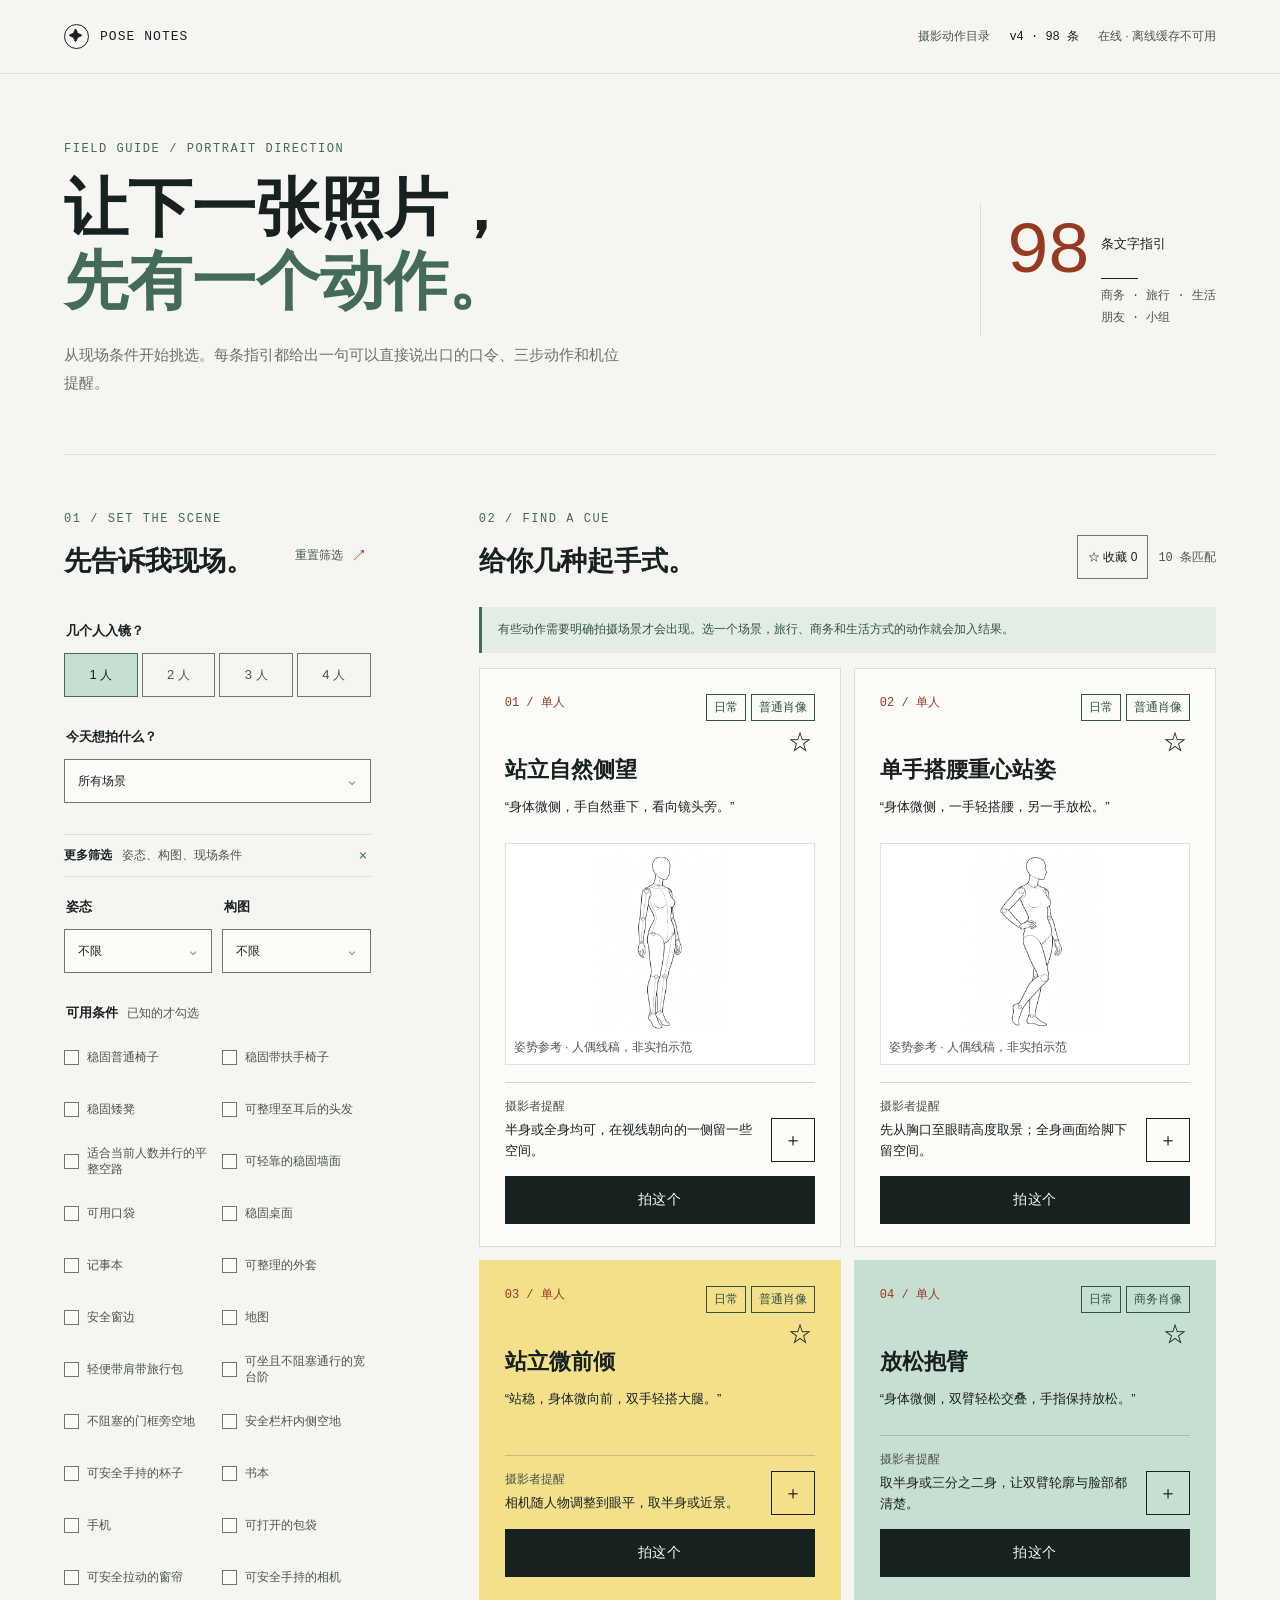
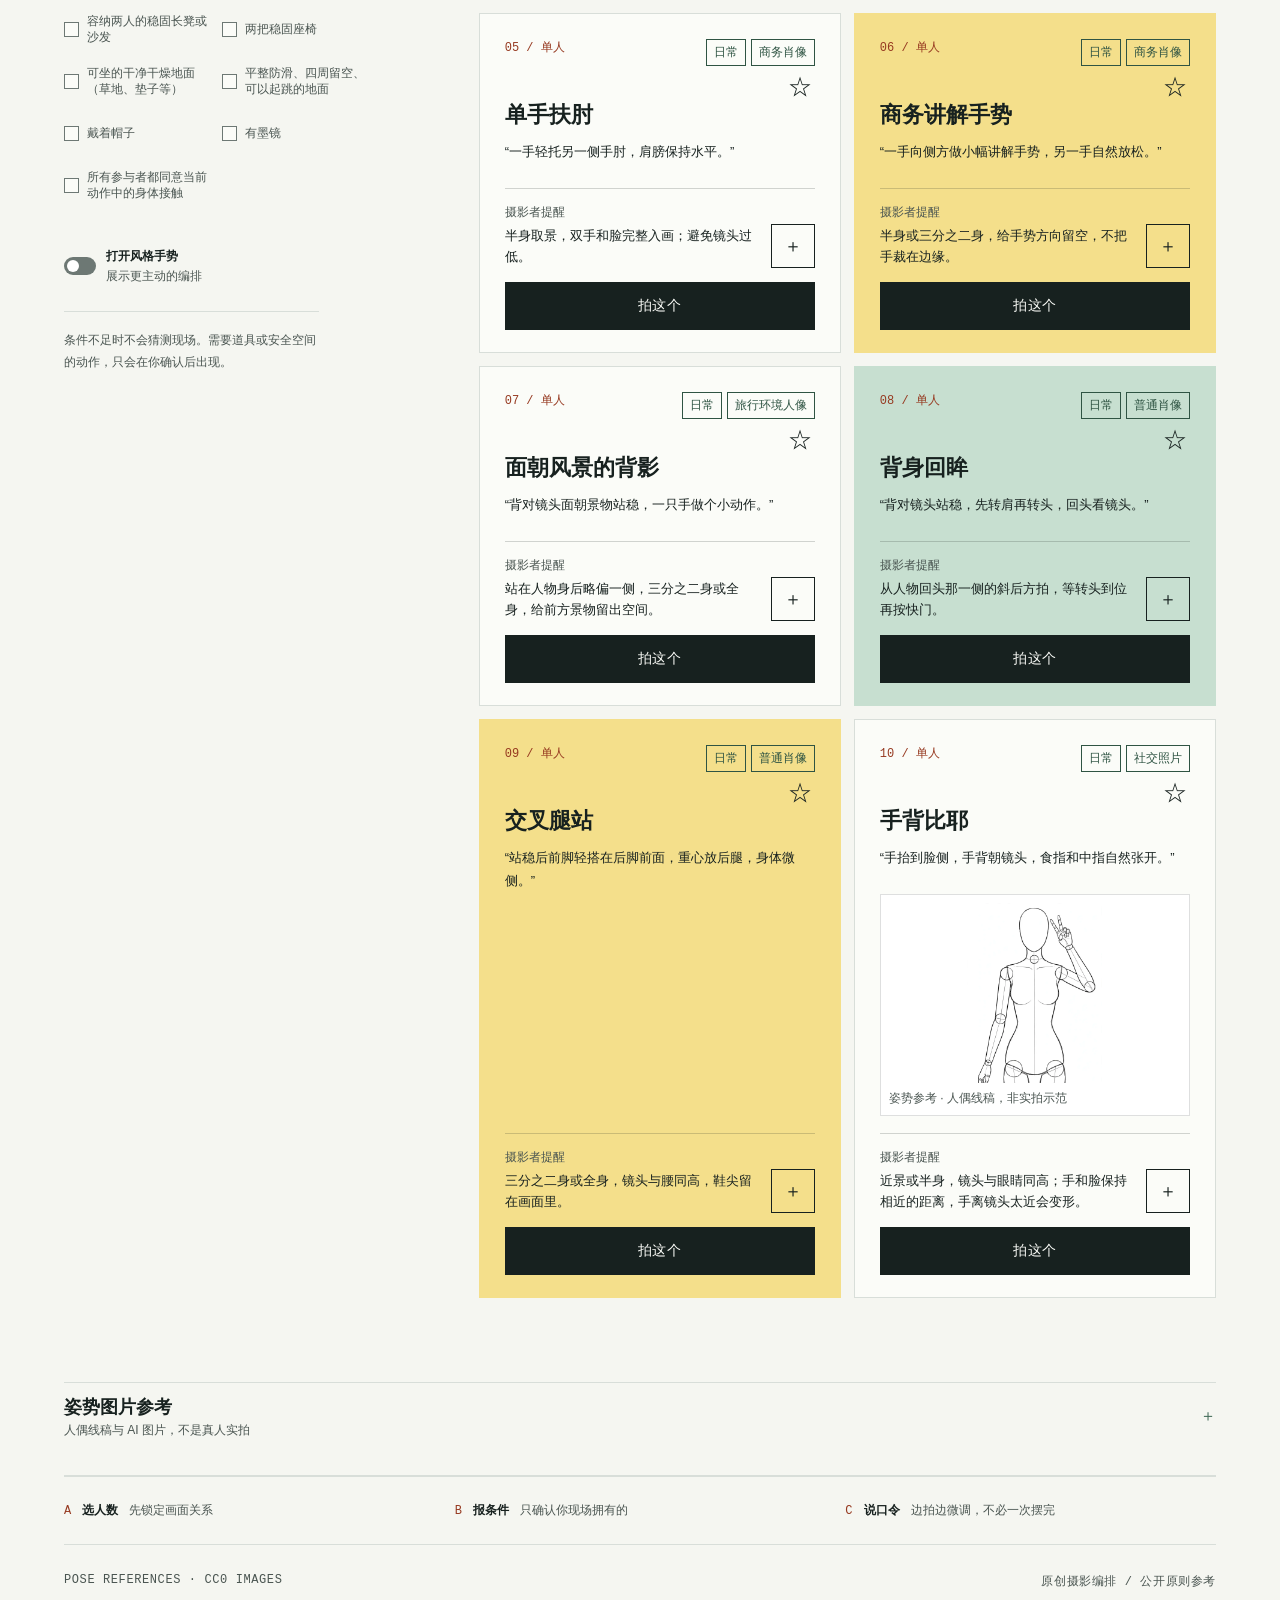
==== photo-pose-app/index.html @ 26a1717c "Publish camera settings" ====
<!doctype html>
<html lang="zh-CN">
  <head>
    <meta charset="UTF-8" />
    <meta name="viewport" content="width=device-width, initial-scale=1" />
    <meta name="theme-color" content="#17211f" />
    <meta name="description" content="按人数、场景和现场条件筛选摄影动作口令与三步指导。" />
    <title>Pose Notes | 摄影动作目录</title>
    <link rel="stylesheet" href="./style.css" />
  </head>
  <body>
    <header class="topbar">
      <a class="brand" href="./" aria-label="Pose Notes 首页">
        <span class="brand-mark" aria-hidden="true">✦</span>
        <span>POSE NOTES</span>
      </a>
      <div class="topbar-meta">
          <span>摄影动作目录</span>
          <span class="version" id="catalog-version">v— · — 条</span>
          <span id="network-status" role="status" aria-live="polite">在线</span>
      </div>
    </header>

    <div class="update-banner" id="update-banner" role="status" hidden>
      <span id="update-text">有新版本可用，刷新后使用。</span>
      <button type="button" id="update-button">刷新到新版本</button>
    </div>

    <main>
      <section class="intro" aria-labelledby="page-title">
        <div class="intro-copy">
          <p class="eyebrow">FIELD GUIDE / PORTRAIT DIRECTION</p>
          <h1 id="page-title">让下一张照片，<br /><em>先有一个动作。</em></h1>
          <p class="lede">从现场条件开始挑选。每条指引都给出一句可以直接说出口的口令、三步动作和机位提醒。</p>
        </div>
        <div class="intro-note" aria-label="目录统计">
          <span class="intro-note-number" id="catalog-count">—</span>
          <span class="intro-note-label">条文字指引</span>
          <span class="intro-note-rule"></span>
          <span class="intro-note-small">商务 · 旅行 · 生活<br />朋友 · 小组</span>
        </div>
      </section>

      <dialog id="gallery-viewer" class="gallery-viewer" aria-labelledby="viewer-title">
        <div class="viewer-toolbar">
          <strong id="viewer-title">姿势参考</strong>
          <button id="viewer-close" type="button" aria-label="关闭大图">关闭</button>
        </div>
        <img id="viewer-image" alt="" />
        <p id="viewer-error" role="status" hidden>图片加载失败，请检查连接或切换视角。 <button id="viewer-retry" type="button">重试图片</button></p>
        <div class="viewer-controls">
          <span id="viewer-caption"></span>
          <label>视角 <select id="viewer-angle" aria-label="大图视角"></select></label>
        </div>
        <p id="viewer-note">AI 图片为姿势示意；同组图片的动作细节可能不同。</p>
      </dialog>
      <dialog id="shoot-dialog" class="shoot-dialog" aria-labelledby="shoot-title" data-phase="idle">
        <div class="shoot-bar">
          <strong id="shoot-title">拍摄</strong>
          <button id="shoot-grid-toggle" type="button" aria-pressed="false" aria-label="显示九宫格">网格</button>
          <button id="shoot-timer" type="button" aria-label="自拍定时：关闭">定时</button>
          <button id="shoot-close" type="button" aria-label="关闭相机">关闭</button>
        </div>
        <div class="shoot-stage" id="shoot-stage" data-ref="corner" data-facing="environment">
          <video id="shoot-video" autoplay muted playsinline aria-label="相机取景画面"></video>
          <img id="shoot-result" alt="刚拍的照片，尚未保存" hidden />
          <img id="shoot-ref" class="shoot-ref" alt="" hidden />
          <div id="shoot-grid" class="shoot-grid" aria-hidden="true" hidden><span></span><span></span><span></span><span></span></div>
          <p id="shoot-countdown" class="shoot-countdown" aria-hidden="true" hidden></p>
          <p id="shoot-cue" class="shoot-cue"></p>
        </div>
        <p id="shoot-message" class="shoot-message" role="status" aria-live="polite" hidden></p>
        <div id="shoot-live-controls" class="shoot-controls">
          <button id="shoot-ref-toggle" type="button" hidden></button>
          <button id="shoot-shutter" class="shoot-shutter" type="button" aria-label="拍照" disabled><span aria-hidden="true"></span></button>
          <button id="shoot-flip" type="button" disabled>换镜头</button>
        </div>
        <div id="shoot-review-controls" class="shoot-controls shoot-review-controls" hidden>
          <button id="shoot-retake" type="button">重拍</button>
          <button id="shoot-share" type="button">分享</button>
          <button id="shoot-save" class="shoot-save" type="button">保存到相册</button>
        </div>
        <p id="shoot-photo-meta" class="shoot-photo-meta" hidden></p>
        <p id="shoot-save-hint" class="shoot-save-hint" hidden></p>
        <div id="shoot-fallback" class="shoot-fallback">
          <button id="shoot-retry" type="button" hidden>重试相机</button>
          <button id="shoot-ref-library" type="button">从图库选参考</button>
          <button id="shoot-settings-open" type="button">相机设置</button>
          <button id="shoot-native" type="button">用系统相机拍</button>
          <input id="shoot-file" type="file" accept="image/*" capture="environment" hidden />
        </div>
        <section id="shoot-picker" class="shoot-picker" aria-labelledby="shoot-picker-title" hidden>
          <div class="shoot-picker-head">
            <strong id="shoot-picker-title">参考图库</strong>
            <button id="shoot-picker-close" type="button" aria-label="关闭参考图库">关闭</button>
          </div>
          <p class="shoot-picker-note">人偶线稿 · CC0 1.0，只示意姿势，不用对齐。选一张会叠在取景画面上。</p>
          <label class="shoot-picker-filter">动作类型
            <select id="shoot-picker-posture">
              <option value="all">全部</option>
              <option value="standing">站姿</option>
              <option value="sitting">坐姿</option>
              <option value="squatting">蹲姿</option>
              <option value="lying">躺姿</option>
              <option value="upper">半身动作</option>
            </select>
          </label>
          <p id="shoot-picker-status" role="status" aria-live="polite">打开后读取图库。</p>
          <div id="shoot-picker-grid" class="shoot-picker-grid"></div>
          <button id="shoot-picker-retry" type="button" hidden>重试图库</button>
          <button id="shoot-picker-more" type="button" hidden>查看更多</button>
        </section>
        <section id="shoot-settings" class="shoot-settings" aria-labelledby="shoot-settings-title" hidden>
          <div class="shoot-picker-head">
            <strong id="shoot-settings-title">相机设置</strong>
            <button id="shoot-settings-close" type="button" aria-label="关闭相机设置">关闭</button>
          </div>
          <fieldset class="shoot-setting">
            <legend>画幅</legend>
            <div id="shoot-aspects" class="shoot-aspects" role="group" aria-label="画幅">
              <button type="button" data-aspect="source" aria-pressed="true">原始</button>
              <button type="button" data-aspect="3:4" aria-pressed="false">3:4</button>
              <button type="button" data-aspect="4:3" aria-pressed="false">4:3</button>
              <button type="button" data-aspect="1:1" aria-pressed="false">1:1</button>
              <button type="button" data-aspect="16:9" aria-pressed="false">16:9</button>
            </div>
          </fieldset>
          <label class="shoot-setting-row">画质
            <select id="shoot-quality">
              <option value="0.8">标准</option>
              <option value="0.92" selected>高</option>
              <option value="0.98">极高</option>
            </select>
          </label>
          <label class="shoot-setting-check"><input id="shoot-mirror-save" type="checkbox" /> 保存时镜像前置照片</label>
          <label id="shoot-torch-row" class="shoot-setting-check" hidden><input id="shoot-torch" type="checkbox" /> 手电/闪光（支持时）</label>
          <label id="shoot-zoom-row" class="shoot-setting-row" hidden>变焦
            <input id="shoot-zoom" type="range" min="1" max="1" step="0.1" value="1" />
          </label>
          <p class="shoot-settings-note">设置只保存在本机，照片仍不上传。手电和变焦是否可用取决于手机浏览器。</p>
        </section>
        <details class="shoot-guide">
          <summary>三步和检查</summary>
          <ol id="shoot-steps"></ol>
          <p id="shoot-check"></p>
          <p><span class="pose-detail-label">摄影者提醒</span> <span id="shoot-camera-tip"></span></p>
        </details>
        <p class="shoot-note">照片只在本机处理，页面不会上传。参考图是人偶线稿或站位示意图，只示意姿势和站位，不用对齐。</p>
      </dialog>
      <section class="workspace" aria-label="动作筛选与结果">
        <aside class="filters" aria-labelledby="filter-title">
          <div class="filter-heading">
            <p class="eyebrow">01 / SET THE SCENE</p>
            <h2 id="filter-title">先告诉我现场。</h2>
            <button id="reset-button" class="text-button" type="button">重置筛选 <span aria-hidden="true">↗</span></button>
          </div>

          <fieldset class="filter-group">
            <legend>几个人入镜？</legend>
            <div class="segmented" id="people-options" role="group" aria-label="入镜人数">
              <button type="button" data-value="1" class="is-selected" aria-pressed="true">1 <span>人</span></button>
              <button type="button" data-value="2" aria-pressed="false">2 <span>人</span></button>
              <button type="button" data-value="3" aria-pressed="false">3 <span>人</span></button>
              <button type="button" data-value="4" aria-pressed="false">4 <span>人</span></button>
            </div>
          </fieldset>

          <fieldset class="filter-group">
            <legend>今天想拍什么？</legend>
            <div class="select-wrap">
              <select id="context-select" aria-label="拍摄场景">
                <option value="">所有场景</option>
              </select>
              <span aria-hidden="true">⌄</span>
            </div>
          </fieldset>

          <details class="advanced-filters" id="advanced-filters" open>
            <summary>
              <strong>更多筛选</strong>
              <span id="advanced-summary">姿态、构图、现场条件</span>
              <span class="summary-icon" aria-hidden="true">＋</span>
            </summary>
            <div class="advanced-filter-content">
              <div class="filter-pair">
                <fieldset class="filter-group">
                  <legend>姿态</legend>
                  <div class="select-wrap">
                    <select id="posture-select" aria-label="姿态类型">
                      <option value="">不限</option>
                    </select>
                    <span aria-hidden="true">⌄</span>
                  </div>
                </fieldset>
                <fieldset class="filter-group">
                  <legend>构图</legend>
                  <div class="select-wrap">
                    <select id="framing-select" aria-label="构图范围">
                      <option value="">不限</option>
                    </select>
                    <span aria-hidden="true">⌄</span>
                  </div>
                </fieldset>
              </div>

              <fieldset class="filter-group">
                <legend>可用条件 <span class="legend-hint">已知的才勾选</span></legend>
                <div id="feature-options" class="feature-grid"></div>
              </fieldset>

              <label class="style-toggle">
                <input type="checkbox" id="style-checkbox" />
                <span class="toggle-control" aria-hidden="true"></span>
                <span><strong>打开风格手势</strong><small>展示更主动的编排</small></span>
              </label>

              <p class="filter-footnote">条件不足时不会猜测现场。需要道具或安全空间的动作，只会在你确认后出现。</p>
            </div>
          </details>
        </aside>

        <section class="results" aria-labelledby="results-title">
          <div class="results-header">
            <div>
              <p class="eyebrow">02 / FIND A CUE</p>
              <h2 id="results-title">给你几种起手式。</h2>
            </div>
            <div class="results-tools">
              <button id="favorites-filter" class="favorites-filter" type="button" aria-pressed="false">☆ 收藏 <span id="favorite-count">0</span></button>
              <span id="result-count" class="result-count" role="status" aria-live="polite">正在读取…</span>
            </div>
          </div>
          <p id="storage-warning" class="storage-warning" role="status" hidden></p>
          <div id="status-message" class="status-message" role="status" aria-live="polite" hidden>
            <span id="status-text"></span>
            <button id="retry-button" class="retry-button" type="button" hidden>重试</button>
          </div>
          <div id="pose-list" class="pose-list"></div>
        </section>
      </section>

      <details class="gallery" id="gallery-panel">
        <summary>
          <span class="gallery-summary-title"><strong id="gallery-title">姿势图片参考</strong><span>人偶线稿与 AI 图片，不是真人实拍</span></span>
          <span class="summary-icon" aria-hidden="true">＋</span>
        </summary>
        <div class="gallery-heading">
          <p>每组仅查看过联系表中的最多两个视角，其余视角未经逐张审核；AI 图片的动作细节可能因视角而异。</p>
          <div class="gallery-controls">
            <label>图片类型 <select id="gallery-type"><option value="line">人偶线稿</option><option value="photo">AI 图片</option></select></label>
            <label>画面范围 <select id="gallery-series"><option value="all">全部</option><option value="std">全身</option><option value="upper">上半身</option></select></label>
            <label>动作类型 <select id="gallery-posture"><option value="all">全部</option><option value="standing">站姿</option><option value="sitting">坐姿</option><option value="squatting">蹲姿</option><option value="lying">躺姿</option><option value="upper">半身动作</option></select></label>
          </div>
        </div>
        <p id="gallery-status" role="status" aria-live="polite">展开后读取图片。</p>
        <div id="gallery-list" class="gallery-list"></div>
        <button id="gallery-more" class="gallery-more" type="button" hidden>查看更多</button>
        <button id="gallery-retry" class="gallery-more" type="button" hidden>重试图片目录</button>
        <p class="gallery-credit">图片：<a href="https://github.com/wquguru/shisei">Shisei</a> · CC0 1.0。图片仅供姿势参考；坐地等动作请先确认场地和身体条件。</p>
      </details>
      <section class="how-to" aria-label="使用提示">
        <div><span class="step-number">A</span><strong>选人数</strong><span>先锁定画面关系</span></div>
        <div><span class="step-number">B</span><strong>报条件</strong><span>只确认你现场拥有的</span></div>
        <div><span class="step-number">C</span><strong>说口令</strong><span>边拍边微调，不必一次摆完</span></div>
      </section>
    </main>

    <footer class="footer">
      <span>POSE REFERENCES · CC0 IMAGES</span>
      <span>原创摄影编排 / 公开原则参考</span>
    </footer>
    <script type="module" src="./app.js"></script>
  </body>
</html>
---- photo-pose-app/style.css ----
:root {
  color-scheme: light;
  --ink: #17211f;
  --muted: #66716d;
  --line: #d8ded9;
  --paper: #f5f6f1;
  --panel: #fbfcf8;
  --mint: #c7dfd0;
  --mint-dark: #436b58;
  --yellow: #f4df8b;
  --coral: #e98c72;
  --coral-text: #963920;
  --accent-ui: #b85338;
  --border-strong: #6d7874;
  --muted-strong: #4a5551;
  --sans: 'Noto Sans SC', 'Microsoft YaHei', sans-serif;
  --serif: 'Noto Serif SC', 'Songti SC', 'SimSun', serif;
  --mono: 'SFMono-Regular', Consolas, monospace;
}

* { box-sizing: border-box; }
html { background: var(--paper); }
body { margin: 0; color: var(--ink); background: var(--paper); font-family: var(--sans); }
button, select { font: inherit; }
button { cursor: pointer; }
a:focus-visible, button:focus-visible, summary:focus-visible, select:focus-visible { outline: 2px solid var(--accent-ui); outline-offset: 2px; }

.topbar { min-height: 74px; padding: 0 5vw; display: flex; align-items: center; justify-content: space-between; border-bottom: 1px solid var(--line); }
.brand { display: inline-flex; align-items: center; gap: 11px; min-height: 44px; color: var(--ink); text-decoration: none; font: 500 13px var(--mono); letter-spacing: .08em; }
.brand-mark { display: grid; place-items: center; width: 25px; height: 25px; border: 1px solid var(--ink); border-radius: 50%; font-size: 14px; }
.topbar-meta { display: flex; gap: 19px; align-items: center; color: var(--muted-strong); font-size: 12px; }
.version { color: var(--ink); font: 400 12px var(--mono); }

main { max-width: 1440px; margin: 0 auto; padding: 0 5vw; }
.intro { min-height: 370px; display: flex; align-items: center; justify-content: space-between; gap: 40px; padding: 68px 0 56px; border-bottom: 1px solid var(--line); }
.eyebrow { margin: 0 0 17px; color: var(--mint-dark); font: 500 12px var(--mono); letter-spacing: .13em; }
h1, h2, p { margin-top: 0; }
h1 { max-width: 780px; margin-bottom: 22px; font: 600 64px/1.14 var(--serif); letter-spacing: 0; }
h1 em { color: var(--mint-dark); font-style: normal; }
.lede { max-width: 565px; margin-bottom: 0; color: var(--muted); font-size: 15px; line-height: 1.9; }
.intro-note { display: grid; grid-template-columns: auto auto; align-items: end; gap: 4px 13px; min-width: 190px; padding: 20px 0 7px 25px; border-left: 1px solid var(--line); }
.intro-note-number { grid-row: 1 / span 2; color: var(--coral-text); font: 500 73px/.8 var(--mono); letter-spacing: -.04em; }
.intro-note-label { color: var(--ink); font-size: 13px; }
.intro-note-rule { width: 37px; height: 1px; margin: 9px 0 3px; background: var(--ink); }
.intro-note-small { grid-column: 2; color: var(--muted-strong); font: 400 12px/1.8 var(--mono); }

.gallery { margin-top: 8px; padding: 0 0 24px; border-top: 1px solid var(--line); border-bottom: 1px solid var(--line); }
.gallery > summary { min-height: 56px; padding: 12px 0; display: grid; grid-template-columns: 1fr auto; align-items: center; gap: 10px; cursor: pointer; list-style: none; }
.gallery > summary::-webkit-details-marker { display: none; }
.gallery-summary-title { display: grid; gap: 3px; }
.gallery-summary-title strong { font: 600 18px/1.35 var(--serif); }
.gallery-summary-title span { color: var(--muted-strong); font-size: 12px; }
.gallery[open] .summary-icon { transform: rotate(45deg); }
.gallery-heading { display: flex; align-items: end; justify-content: space-between; gap: 20px; flex-wrap: wrap; }
.gallery-heading p, .gallery-credit, #gallery-status { margin: 8px 0 14px; color: var(--muted-strong); font-size: 12px; line-height: 1.6; }
.gallery-controls { display: flex; gap: 10px; flex-wrap: wrap; }
.gallery-controls label { color: var(--muted-strong); font-size: 12px; }
.gallery-controls select { display: block; min-width: 130px; margin-top: 5px; }
.gallery-list { display: grid; grid-template-columns: repeat(auto-fill, minmax(170px, 1fr)); gap: 12px; }
.gallery-card { min-width: 0; margin: 0; padding: 8px; background: white; border: 1px solid var(--line); }
.gallery-card img { display: block; width: 100%; aspect-ratio: 3 / 4; object-fit: contain; background: #f6f6f6; }
.gallery-card figcaption { display: flex; flex-wrap: wrap; justify-content: space-between; align-items: center; gap: 6px; margin-top: 8px; font-size: 12px; }
.gallery-card figcaption > span { flex: 1 1 100%; }
.gallery-card select { width: auto; max-width: 100px; height: 44px; padding: 0 25px 0 8px; appearance: auto; }
.gallery-enlarge { min-height: 44px; min-width: 44px; padding: 0 10px; color: var(--ink); background: white; border: 1px solid var(--border-strong); font-size: 12px; white-space: nowrap; }
.gallery-viewer { width: min(900px, calc(100vw - 32px)); max-width: none; max-height: calc(100dvh - 32px); padding: 14px; color: var(--ink); background: var(--panel); border: 1px solid var(--line); }
.gallery-viewer::backdrop { background: rgb(15 22 20 / 78%); }
.viewer-toolbar, .viewer-controls { display: flex; align-items: center; justify-content: space-between; gap: 12px; }
.viewer-toolbar { min-height: 42px; }
.viewer-toolbar button { min-height: 44px; min-width: 44px; padding: 0 12px; color: var(--ink); background: white; border: 1px solid var(--border-strong); }
.gallery-viewer > img { display: block; width: 100%; height: min(68dvh, 680px); margin: 10px auto; object-fit: contain; background: #eef0ec; }
.viewer-controls { min-height: 44px; font-size: 12px; }
.viewer-controls label { display: flex; align-items: center; gap: 8px; }
.viewer-controls select { width: auto; min-width: 104px; }
.gallery-viewer > p { margin: 8px 0 0; color: var(--muted-strong); font-size: 12px; line-height: 1.5; }
.gallery-viewer > p[hidden] { display: none; }
.gallery-card > p button, .gallery-viewer > p button { min-height: 44px; min-width: 44px; margin-top: 6px; padding: 0 12px; color: var(--ink); background: white; border: 1px solid var(--border-strong); font-size: 12px; }
.gallery-more { margin-top: 16px; min-height: 44px; padding: 10px 18px; color: var(--ink); background: var(--panel); border: 1px solid var(--mint-dark); }
.gallery-credit a { color: var(--mint-dark); display: inline-block; min-height: 44px; min-width: 44px; padding: 12px 4px; }

.workspace { display: grid; grid-template-columns: minmax(260px, 28%) 1fr; gap: 7.2vw; padding: 57px 0 76px; }
.filters { padding-right: 16px; }
.filter-heading { position: relative; margin-bottom: 43px; }
h2 { margin-bottom: 0; font: 600 27px/1.35 var(--serif); letter-spacing: 0; }
.text-button { position: absolute; right: 0; bottom: 1px; min-height: 44px; min-width: 44px; padding: 0 4px; color: var(--muted-strong); background: none; border: 0; font: 400 12px var(--mono); }
.text-button span { color: var(--coral-text); font-size: 16px; vertical-align: -2px; }
.filter-group { margin: 0 0 31px; padding: 0; border: 0; }
.filter-pair { display: grid; grid-template-columns: 1fr 1fr; gap: 10px; }
.filter-pair .filter-group { min-width: 0; }
.advanced-filters { margin-top: 2px; }
.advanced-filters > summary { min-height: 42px; padding: 10px 0; display: grid; grid-template-columns: auto 1fr auto; align-items: center; gap: 10px; border-top: 1px solid var(--line); border-bottom: 1px solid var(--line); cursor: pointer; list-style: none; }
.advanced-filters > summary::-webkit-details-marker { display: none; }
.advanced-filters > summary strong { font-size: 12px; }
.advanced-filters > summary > span:nth-child(2) { color: var(--muted-strong); font-size: 12px; }
.summary-icon { color: var(--mint-dark); font-size: 16px; transition: transform .2s ease; }
.advanced-filters[open] .summary-icon { transform: rotate(45deg); }
.advanced-filter-content { padding-top: 21px; }
.retry-button { min-height: 44px; min-width: 44px; margin-top: 10px; padding: 0 14px; color: var(--ink); background: var(--panel); border: 1px solid var(--mint-dark); }
.retry-button:disabled { opacity: .55; cursor: wait; }
legend { margin-bottom: 13px; color: var(--ink); font-size: 13px; font-weight: 700; }
.legend-hint { margin-left: 5px; color: var(--muted-strong); font-size: 12px; font-weight: 400; }
.segmented { display: grid; grid-template-columns: repeat(4, 1fr); gap: 4px; }
.segmented button { min-height: 44px; color: var(--muted-strong); background: transparent; border: 1px solid var(--border-strong); font-size: 13px; transition: .2s ease; }
.segmented button span { font-size: 12px; }
.segmented button:hover, .segmented button.is-selected { color: var(--ink); background: var(--mint); border-color: var(--mint-dark); }
.select-wrap { position: relative; }
select { width: 100%; height: 44px; padding: 0 39px 0 13px; color: var(--ink); appearance: none; background: var(--panel); border: 1px solid var(--border-strong); border-radius: 0; font-size: 12px; }
select:focus { border-color: var(--mint-dark); outline: 2px solid var(--accent-ui); outline-offset: 2px; }
.select-wrap > span { position: absolute; top: 10px; right: 15px; pointer-events: none; color: var(--mint-dark); font-size: 18px; }
.feature-grid { display: grid; grid-template-columns: repeat(2, minmax(0, 1fr)); gap: 8px 10px; }
.feature-option { display: flex; align-items: center; gap: 8px; min-width: 0; min-height: 44px; color: var(--muted-strong); font-size: 12px; line-height: 1.35; cursor: pointer; }
.feature-option input { position: absolute; opacity: 0; }
.check-box { flex: 0 0 auto; width: 15px; height: 15px; border: 1px solid var(--border-strong); background: var(--panel); }
.feature-option input:checked + .check-box { background: var(--mint-dark); border-color: var(--mint-dark); box-shadow: inset 0 0 0 3px var(--panel); }
.feature-option:has(input:focus-visible) .check-box { outline: 2px solid var(--accent-ui); outline-offset: 2px; }
.style-toggle { display: flex; align-items: center; gap: 10px; min-height: 48px; margin: 35px 0 21px; cursor: pointer; }
.style-toggle input { position: absolute; opacity: 0; }
.toggle-control { position: relative; width: 32px; height: 18px; flex: 0 0 auto; background: var(--border-strong); border-radius: 10px; transition: .2s ease; }
.toggle-control::after { content: ''; position: absolute; top: 3px; left: 3px; width: 12px; height: 12px; background: white; border-radius: 50%; transition: .2s ease; }
.style-toggle input:checked + .toggle-control { background: var(--accent-ui); }
.style-toggle input:checked + .toggle-control::after { transform: translateX(14px); }
.style-toggle input:focus-visible + .toggle-control { outline: 2px solid var(--accent-ui); outline-offset: 2px; }
.style-toggle strong, .style-toggle small { display: block; }
.style-toggle strong { font-size: 12px; }
.style-toggle small { margin-top: 3px; color: var(--muted-strong); font-size: 12px; }
.filter-footnote { max-width: 255px; margin: 0; padding-top: 18px; color: var(--muted-strong); border-top: 1px solid var(--line); font-size: 12px; line-height: 1.8; }

.results-header { display: flex; justify-content: space-between; align-items: end; gap: 20px; margin-bottom: 28px; }
.result-count { color: var(--muted-strong); font: 400 12px var(--mono); white-space: nowrap; }
.results-tools { display: flex; align-items: center; gap: 10px; }
.favorites-filter { min-height: 44px; padding: 0 10px; color: var(--ink); background: transparent; border: 1px solid var(--border-strong); font-size: 12px; white-space: nowrap; }
.favorites-filter[aria-pressed='true'] { background: var(--mint); border-color: var(--mint-dark); }
.storage-warning { padding: 10px 12px; color: #743b27; background: #fff1df; font-size: 12px; line-height: 1.6; }
.storage-warning[hidden] { display: none; }
.pose-list { display: grid; grid-template-columns: repeat(2, minmax(0, 1fr)); gap: 13px; }
.pose-card { position: relative; min-height: 300px; padding: 25px 25px 22px; display: flex; flex-direction: column; background: var(--panel); border: 1px solid var(--line); transition: transform .2s ease, border-color .2s ease, box-shadow .2s ease; }
.pose-card:hover { transform: translateY(-3px); border-color: var(--mint-dark); box-shadow: 0 8px 23px rgb(23 33 31 / 7%); }
.pose-card:nth-child(3n) { background: var(--yellow); border-color: var(--yellow); }
.pose-card:nth-child(4n) { background: var(--mint); border-color: var(--mint); }
.pose-card-top { display: flex; justify-content: space-between; gap: 10px; margin-bottom: 34px; }
.pose-index { color: var(--coral-text); font: 400 12px var(--mono); }
.pose-tags { display: flex; justify-content: flex-end; flex-wrap: wrap; gap: 5px; }
.pose-tag { padding: 4px 7px; color: #2f5443; border: 1px solid currentColor; font: 400 12px var(--mono); }
.pose-card h3 { max-width: 310px; margin: 0 0 12px; font: 600 22px/1.35 var(--serif); }
.pose-reference { margin: 0 0 17px; padding: 8px; background: #fff; border: 1px solid rgb(23 33 31 / 14%); }
.pose-reference img { display: block; width: 100%; height: 180px; object-fit: contain; }
.pose-reference figcaption { padding-top: 6px; color: var(--muted-strong); font-size: 12px; line-height: 1.5; }
.favorite-button { position: absolute; top: 51px; right: 18px; width: 44px; height: 44px; color: var(--ink); background: transparent; border: 0; font-size: 24px; }
.favorite-button[aria-pressed='true'] { color: #9e452a; }
.pose-card h3 { padding-right: 40px; }
.pose-cue { max-width: 360px; margin: 0 0 24px; color: var(--ink); font-size: 13px; line-height: 1.75; }
.pose-detail { margin-top: auto; padding-top: 15px; display: grid; grid-template-columns: 1fr auto; gap: 17px; border-top: 1px solid rgb(23 33 31 / 19%); }
.pose-detail-label { display: block; margin-bottom: 5px; color: var(--muted-strong); font: 400 12px var(--mono); }
.pose-detail-text { margin: 0; font-size: 13px; line-height: 1.6; }
.pose-open { align-self: end; min-width: 44px; height: 44px; color: var(--ink); background: transparent; border: 1px solid currentColor; font-size: 18px; transition: .2s ease; }
.pose-open:hover, .pose-open[aria-expanded='true'] { color: var(--panel); background: var(--ink); }
.pose-extra { display: none; grid-column: 1 / -1; padding-top: 13px; }
.pose-extra.is-open { display: block; }
.pose-extra ol { margin: 0; padding: 0 0 0 19px; font-size: 13px; line-height: 1.85; }
.pose-extra li { padding-left: 3px; }
.pose-extra p { margin: 12px 0 0; color: var(--muted-strong); font-size: 12px; line-height: 1.7; }
.status-message { margin-bottom: 15px; padding: 13px 16px; color: #2f5443; background: rgb(199 223 208 / 42%); border-left: 3px solid var(--mint-dark); font-size: 12px; line-height: 1.6; }
.status-message[hidden] { display: none; }
.update-banner { display: flex; flex-wrap: wrap; gap: 6px 12px; align-items: center; justify-content: space-between; padding: 8px 5vw; color: var(--ink); background: var(--yellow); border-bottom: 1px solid var(--line); font-size: 13px; line-height: 1.5; }
.update-banner[hidden] { display: none; }
.update-banner button { min-height: 44px; min-width: 44px; padding: 0 14px; color: var(--ink); background: white; border: 1px solid var(--ink); font-size: 13px; }
.update-banner button:disabled { opacity: .6; cursor: wait; }
.empty-state { grid-column: 1 / -1; min-height: 230px; padding: 43px 30px; background: var(--panel); border: 1px dashed #b7c4bc; }
.empty-state strong { display: block; margin-bottom: 9px; font: 600 20px var(--serif); }
.empty-state p { max-width: 390px; margin: 0; color: var(--muted-strong); font-size: 13px; line-height: 1.8; }

.how-to { display: grid; grid-template-columns: repeat(3, 1fr); gap: 20px; padding: 25px 0; border-top: 1px solid var(--line); border-bottom: 1px solid var(--line); }
.how-to > div { display: flex; align-items: baseline; gap: 11px; color: var(--muted-strong); font-size: 12px; }
.how-to strong { color: var(--ink); font-size: 12px; }
.step-number { color: var(--coral-text); font: 400 12px var(--mono); }
.footer { max-width: 1440px; margin: 0 auto; padding: 28px 5vw 38px; display: flex; justify-content: space-between; color: var(--muted-strong); font: 400 12px var(--mono); letter-spacing: .05em; }

.pose-shoot { margin-top: 14px; min-height: 48px; padding: 0 18px; color: var(--panel); background: var(--ink); border: 1px solid var(--ink); font-size: 14px; letter-spacing: .04em; }
.pose-shoot:hover { background: var(--mint-dark); border-color: var(--mint-dark); }
.pose-shoot:focus-visible { outline: 2px solid var(--accent-ui); outline-offset: 2px; }

.shoot-dialog { width: min(560px, 100vw); max-width: none; height: 100dvh; max-height: none; margin: 0 auto; padding: 10px 12px 14px; color: var(--ink); background: var(--panel); border: 0; overflow-y: auto; }
.shoot-dialog::backdrop { background: rgb(15 22 20 / 85%); }
.shoot-bar { display: flex; align-items: center; justify-content: space-between; gap: 12px; min-height: 48px; }
.shoot-bar strong { flex: 1; min-width: 0; overflow: hidden; text-overflow: ellipsis; white-space: nowrap; font: 600 18px/1.35 var(--serif); }
.shoot-bar button, .shoot-controls button, .shoot-fallback button { min-height: 44px; min-width: 44px; padding: 0 14px; color: var(--ink); background: white; border: 1px solid var(--border-strong); font-size: 14px; }
.shoot-stage { position: relative; width: 100%; aspect-ratio: 3 / 4; max-height: 62dvh; margin: 6px auto 0; overflow: hidden; background: #0f1614; }
.shoot-stage video, .shoot-stage > img:not(.shoot-ref) { display: block; width: 100%; height: 100%; object-fit: contain; background: #0f1614; }
.shoot-stage[data-facing='user'] video { transform: scaleX(-1); }
.shoot-stage video[hidden], .shoot-stage > img[hidden] { display: none; }
.shoot-ref { position: absolute; background: rgb(255 255 255 / 92%); pointer-events: none; object-fit: contain; }
.shoot-ref[hidden] { display: none; }
.shoot-stage[data-ref='corner'] .shoot-ref { right: 8px; bottom: 56px; width: 28%; max-height: 38%; padding: 4px; border: 1px solid var(--ink); }
.shoot-stage[data-ref='overlay'] .shoot-ref { inset: 0; width: 100%; height: 100%; padding: 8px; background: transparent; mix-blend-mode: multiply; opacity: .45; }
.shoot-grid { position: absolute; inset: 0; pointer-events: none; }
.shoot-grid[hidden] { display: none; }
.shoot-grid span { position: absolute; background: rgb(255 255 255 / 92%); box-shadow: 0 0 0 1px rgb(0 0 0 / 62%), 0 0 3px rgb(0 0 0 / 45%); }
.shoot-grid span:nth-child(1) { left: 33.33%; top: 0; bottom: 0; width: 1px; }
.shoot-grid span:nth-child(2) { left: 66.66%; top: 0; bottom: 0; width: 1px; }
.shoot-grid span:nth-child(3) { top: 33.33%; left: 0; right: 0; height: 1px; }
.shoot-grid span:nth-child(4) { top: 66.66%; left: 0; right: 0; height: 1px; }
.shoot-countdown { position: absolute; inset: 0; display: grid; place-items: center; margin: 0; color: #fff; background: rgb(15 22 20 / 42%); font: 600 88px/1 var(--mono); pointer-events: none; }
.shoot-countdown[hidden] { display: none; }
.shoot-cue { position: absolute; left: 0; right: 0; bottom: 0; margin: 0; padding: 10px 12px; color: #fff; background: rgb(15 22 20 / 78%); font-size: 15px; line-height: 1.6; }
.shoot-cue[hidden] { display: none; }
.shoot-message { margin: 10px 0 0; padding: 10px 12px; color: #2f5443; background: rgb(199 223 208 / 42%); border-left: 3px solid var(--mint-dark); font-size: 13px; line-height: 1.6; }
.shoot-message[hidden] { display: none; }
.shoot-controls { display: grid; grid-template-columns: 1fr auto 1fr; grid-template-areas: 'ref shutter flip'; align-items: center; gap: 10px; margin-top: 12px; }
#shoot-ref-toggle { grid-area: ref; justify-self: start; }
#shoot-shutter { grid-area: shutter; justify-self: center; }
#shoot-flip { grid-area: flip; justify-self: end; }
.shoot-controls[hidden], .shoot-fallback[hidden], .shoot-fallback button[hidden] { display: none; }
.shoot-shutter { width: 72px; height: 72px; min-width: 72px; padding: 0; display: grid; place-items: center; border-radius: 50%; border: 3px solid var(--ink); background: white; }
.shoot-shutter span { display: block; width: 52px; height: 52px; border-radius: 50%; background: var(--ink); }
.shoot-shutter:disabled { opacity: .45; cursor: not-allowed; }
.shoot-shutter:focus-visible, .shoot-controls button:focus-visible, .shoot-bar button:focus-visible, .shoot-fallback button:focus-visible, .shoot-guide summary:focus-visible { outline: 2px solid var(--accent-ui); outline-offset: 2px; }
.shoot-review-controls { display: flex; flex-wrap: wrap; justify-content: center; }
.shoot-save { color: var(--panel); background: var(--ink); border-color: var(--ink); }
.shoot-photo-meta, .shoot-save-hint { margin: 8px 0 0; color: var(--muted-strong); font-size: 12px; line-height: 1.6; text-align: center; }
.shoot-photo-meta[hidden], .shoot-save-hint[hidden] { display: none; }
#shoot-result { -webkit-touch-callout: default; user-select: auto; }
.shoot-controls button:disabled { opacity: .5; cursor: not-allowed; }
.shoot-fallback { display: flex; flex-wrap: wrap; justify-content: center; gap: 10px; margin-top: 10px; }
.shoot-guide { margin-top: 12px; border-top: 1px solid var(--line); }
.shoot-guide summary { min-height: 48px; display: flex; align-items: center; cursor: pointer; font-size: 14px; }
.shoot-guide ol { margin: 0; padding: 0 0 0 19px; font-size: 14px; line-height: 1.85; }
.shoot-guide p { margin: 10px 0 0; color: var(--muted-strong); font-size: 13px; line-height: 1.7; }
.shoot-note { margin: 12px 0 0; color: var(--muted-strong); font-size: 12px; line-height: 1.7; }
.shoot-settings { margin-top: 12px; padding: 12px; background: var(--paper); border: 1px solid var(--line); }
.shoot-settings[hidden] { display: none; }
.shoot-setting { margin: 10px 0 0; padding: 0; border: 0; }
.shoot-setting legend { margin-bottom: 6px; color: var(--muted-strong); font-size: 12px; }
.shoot-aspects { display: flex; flex-wrap: wrap; gap: 6px; }
.shoot-aspects button { min-height: 44px; min-width: 52px; padding: 0 10px; color: var(--ink); background: white; border: 1px solid var(--border-strong); font-size: 13px; }
.shoot-aspects button[aria-pressed='true'] { color: var(--panel); background: var(--ink); border-color: var(--ink); }
.shoot-setting-row { display: flex; align-items: center; justify-content: space-between; gap: 10px; min-height: 44px; margin-top: 8px; color: var(--muted-strong); font-size: 13px; }
.shoot-setting-row select { min-height: 44px; min-width: 110px; font-size: 14px; }
.shoot-setting-row input[type='range'] { flex: 1; min-width: 120px; }
.shoot-setting-check { display: flex; align-items: center; gap: 8px; min-height: 44px; color: var(--muted-strong); font-size: 13px; }
.shoot-setting-check input { width: 18px; height: 18px; }
.shoot-settings-note { margin: 10px 0 0; color: var(--muted-strong); font-size: 12px; line-height: 1.6; }
.shoot-settings button:focus-visible, .shoot-settings select:focus-visible, .shoot-settings input:focus-visible { outline: 2px solid var(--accent-ui); outline-offset: 2px; }
.shoot-picker { margin-top: 12px; padding: 12px; background: var(--paper); border: 1px solid var(--line); }
.shoot-picker[hidden] { display: none; }
.shoot-picker-head { display: flex; align-items: center; justify-content: space-between; gap: 10px; }
.shoot-picker-head strong { font: 600 16px/1.35 var(--serif); }
.shoot-picker-head button { min-height: 44px; min-width: 44px; padding: 0 14px; color: var(--ink); background: white; border: 1px solid var(--border-strong); font-size: 14px; }
.shoot-picker-note { margin: 8px 0; color: var(--muted-strong); font-size: 12px; line-height: 1.6; }
.shoot-picker-filter { display: block; margin: 8px 0; color: var(--muted-strong); font-size: 12px; }
.shoot-picker-filter select { display: block; width: 100%; min-height: 44px; margin-top: 4px; font-size: 14px; }
#shoot-picker-status { margin: 8px 0; color: var(--muted-strong); font-size: 12px; line-height: 1.6; }
.shoot-picker-grid { display: grid; grid-template-columns: repeat(auto-fill, minmax(92px, 1fr)); gap: 8px; }
.shoot-picker-card { min-height: 44px; padding: 4px; display: grid; gap: 4px; color: var(--ink); background: white; border: 1px solid var(--border-strong); }
.shoot-picker-card img { display: block; width: 100%; aspect-ratio: 3 / 4; object-fit: contain; background: #eef0ec; }
.shoot-picker-card span { font-size: 12px; line-height: 1.4; }
#shoot-picker-more, #shoot-picker-retry { margin-top: 10px; min-height: 44px; padding: 0 14px; color: var(--ink); background: white; border: 1px solid var(--border-strong); font-size: 14px; }
#shoot-picker-more[hidden], #shoot-picker-retry[hidden] { display: none; }
.shoot-picker button:focus-visible, .shoot-picker select:focus-visible, .shoot-picker-card:focus-visible { outline: 2px solid var(--accent-ui); outline-offset: 2px; }


@media (max-width: 850px) {
  .intro { min-height: auto; padding: 55px 0 45px; }
  .intro-note { min-width: 148px; padding-left: 17px; }
  .intro-note-number { font-size: 57px; }
  .workspace { grid-template-columns: 1fr; gap: 52px; padding-top: 45px; }
  .filters { padding-right: 0; }
  .filter-heading { margin-bottom: 31px; }
  .filter-footnote { max-width: none; }
}

@media (max-width: 570px) {
  body { min-width: 320px; }
  html { scroll-padding-top: 62px; }
  .topbar { position: sticky; top: 0; z-index: 5; min-height: 54px; padding: 0 16px; background: rgb(245 246 241 / 96%); backdrop-filter: blur(12px); }
  .brand { gap: 8px; font-size: 11px; }
  .brand-mark { width: 23px; height: 23px; }
  .topbar-meta > span:first-child { display: none; }
  main { padding: 0 16px; }
  .intro { position: relative; display: block; min-height: 0; padding: 27px 0 24px; }
  .intro .eyebrow { margin-bottom: 10px; font-size: 12px; }
  h1 { max-width: min(290px, calc(100% - 76px)); margin-bottom: 10px; font-size: 32px; line-height: 1.25; }
  h1 br { display: none; }
  h1 em { white-space: nowrap; }
  .lede { max-width: 300px; font-size: 12px; line-height: 1.7; }
  .intro-note { position: absolute; top: 36px; right: 0; width: auto; min-width: 0; margin: 0; padding: 0 0 0 10px; grid-template-columns: auto; gap: 2px; border-left: 1px solid var(--line); }
  .intro-note-number { grid-row: auto; font-size: 38px; }
  .intro-note-label { font-size: 12px; }
  .intro-note-rule, .intro-note-small { display: none; }
  .workspace { gap: 29px; padding: 24px 0 34px; }
  .gallery { padding: 0 0 18px; }
  .gallery-list { grid-template-columns: repeat(2, minmax(0, 1fr)); gap: 8px; }
  .gallery-controls { width: 100%; }
  .gallery-controls label { flex: 1; min-width: 0; }
  .gallery-controls select { min-width: 0; }
  .filter-heading { margin-bottom: 22px; }
  .filter-heading .eyebrow, .results-header .eyebrow { margin-bottom: 8px; }
  h2 { font-size: 22px; }
  .filter-group { margin-bottom: 22px; }
  .advanced-filters { margin-top: 2px; }
  .advanced-filters > summary { min-height: 48px; }
  .advanced-filters > summary strong { font-size: 13px; }
  .advanced-filters > summary > span:nth-child(2) { font-size: 12px; }
  .advanced-filter-content { padding-top: 18px; }
  legend { margin-bottom: 10px; }
  .segmented { gap: 6px; }
  .segmented button { min-height: 48px; border-radius: 2px; }
  select { height: 48px; font-size: 14px; }
  .filter-pair { gap: 8px; }
  .feature-grid { grid-template-columns: repeat(2, minmax(0, 1fr)); gap: 10px 8px; }
  .feature-option { min-height: 44px; font-size: 12px; }
  .check-box { width: 18px; height: 18px; }
  .style-toggle { min-height: 48px; margin: 24px 0 17px; }
  .toggle-control { width: 42px; height: 24px; }
  .toggle-control::after { top: 3px; left: 3px; width: 18px; height: 18px; }
  .style-toggle input:checked + .toggle-control::after { transform: translateX(18px); }
  .style-toggle strong { font-size: 13px; }
  .filter-footnote { padding-top: 13px; font-size: 12px; }
  .results-header { align-items: end; margin-bottom: 16px; }
  .text-button { min-height: 44px; min-width: 76px; }
  .results-header h2 { font-size: 21px; }
  .results-header { flex-wrap: wrap; }
  .pose-list { grid-template-columns: 1fr; }
  .pose-list { gap: 10px; }
  .pose-card { min-height: 0; padding: 19px 18px 16px; border-radius: 3px; }
  .pose-card:hover { transform: none; }
  .pose-card-top { margin-bottom: 22px; }
  .pose-card h3 { font-size: 20px; }
  .pose-reference { margin-bottom: 15px; }
  .pose-reference img { height: 210px; }
  .pose-cue { margin-bottom: 19px; font-size: 13px; }
  .pose-detail { gap: 10px; }
  .pose-detail-text { font-size: 13px; }
  .pose-open { width: 44px; height: 44px; }
  .pose-extra ol { font-size: 13px; line-height: 1.9; }
  .pose-extra p { font-size: 12px; }
  .empty-state { min-height: 170px; padding: 27px 20px; }
  .how-to { grid-template-columns: 1fr; gap: 12px; padding: 19px 0; }
  .how-to > div { min-height: 24px; }
  .footer { display: block; padding: 18px 16px 26px; line-height: 2; }
  .footer span { display: block; }
}

@media (max-width: 350px) {
  .intro-note { display: none; }
  h1 { max-width: 100%; }
}
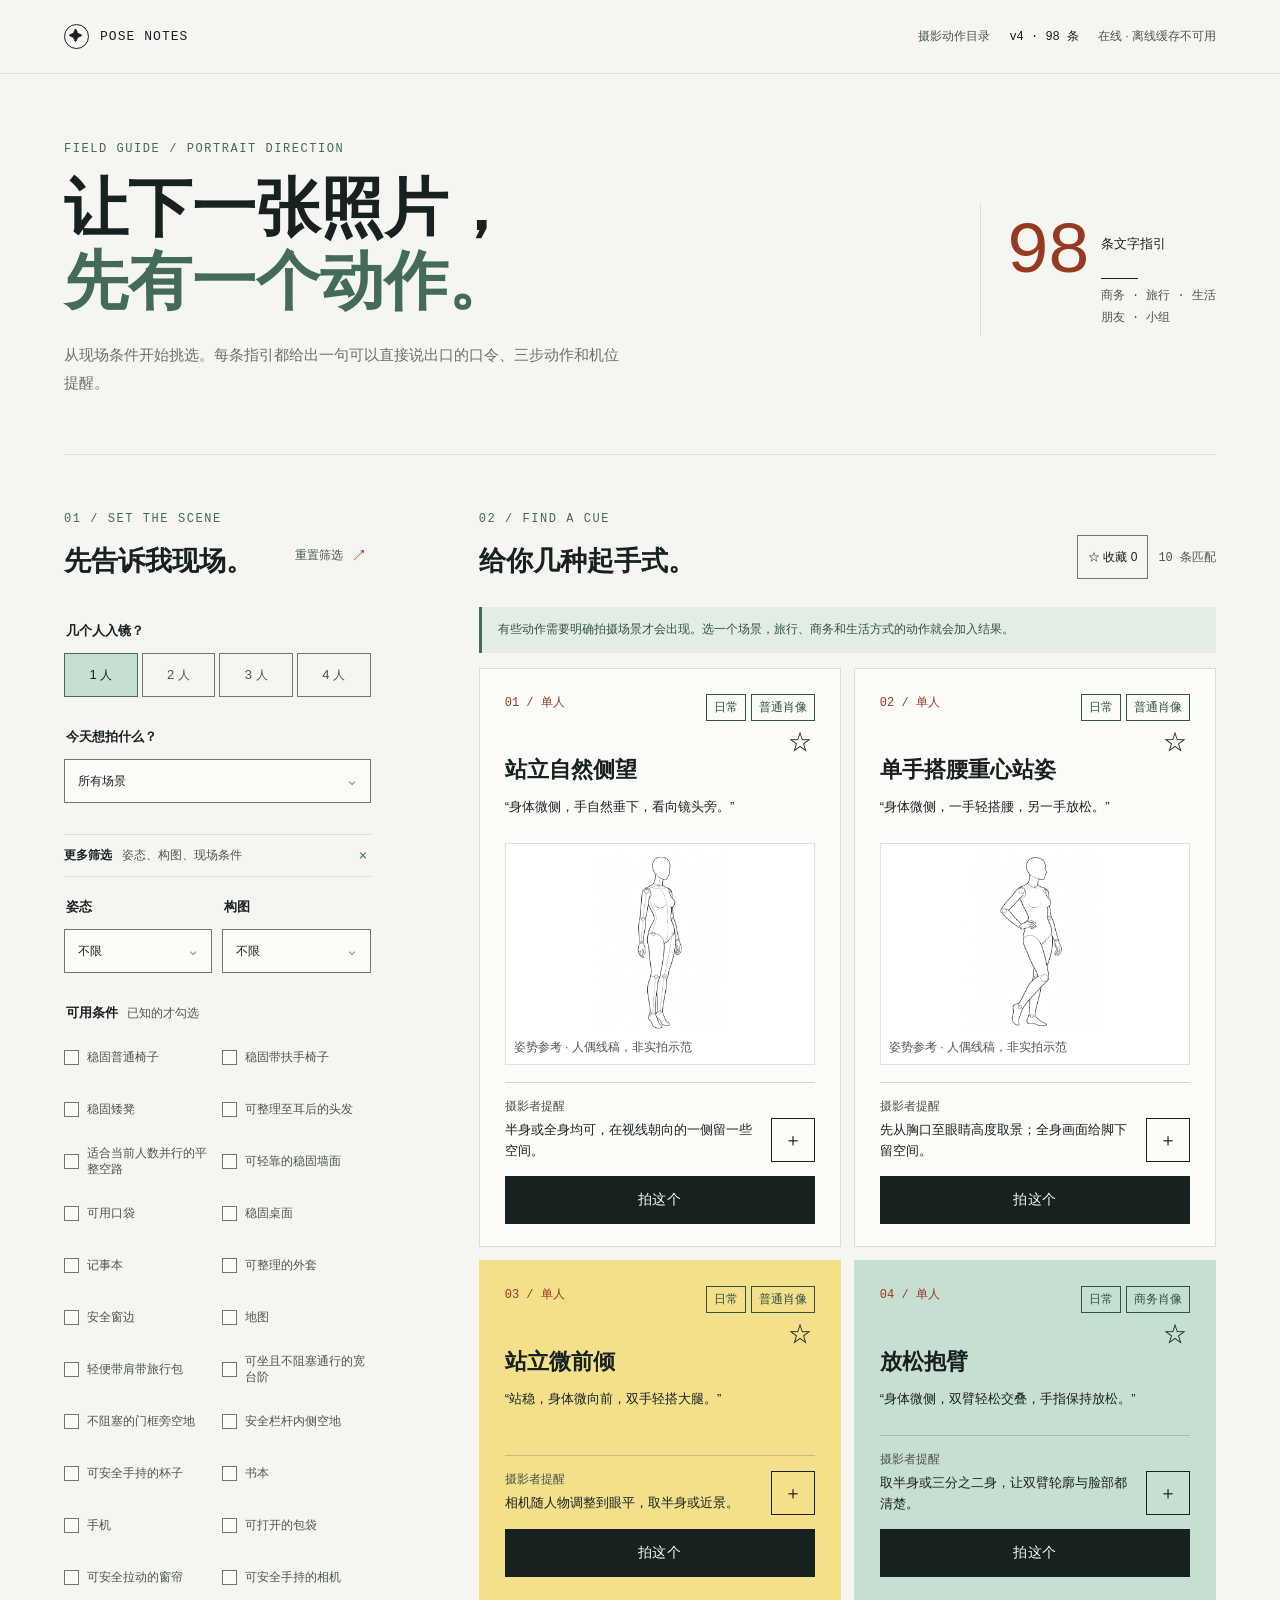
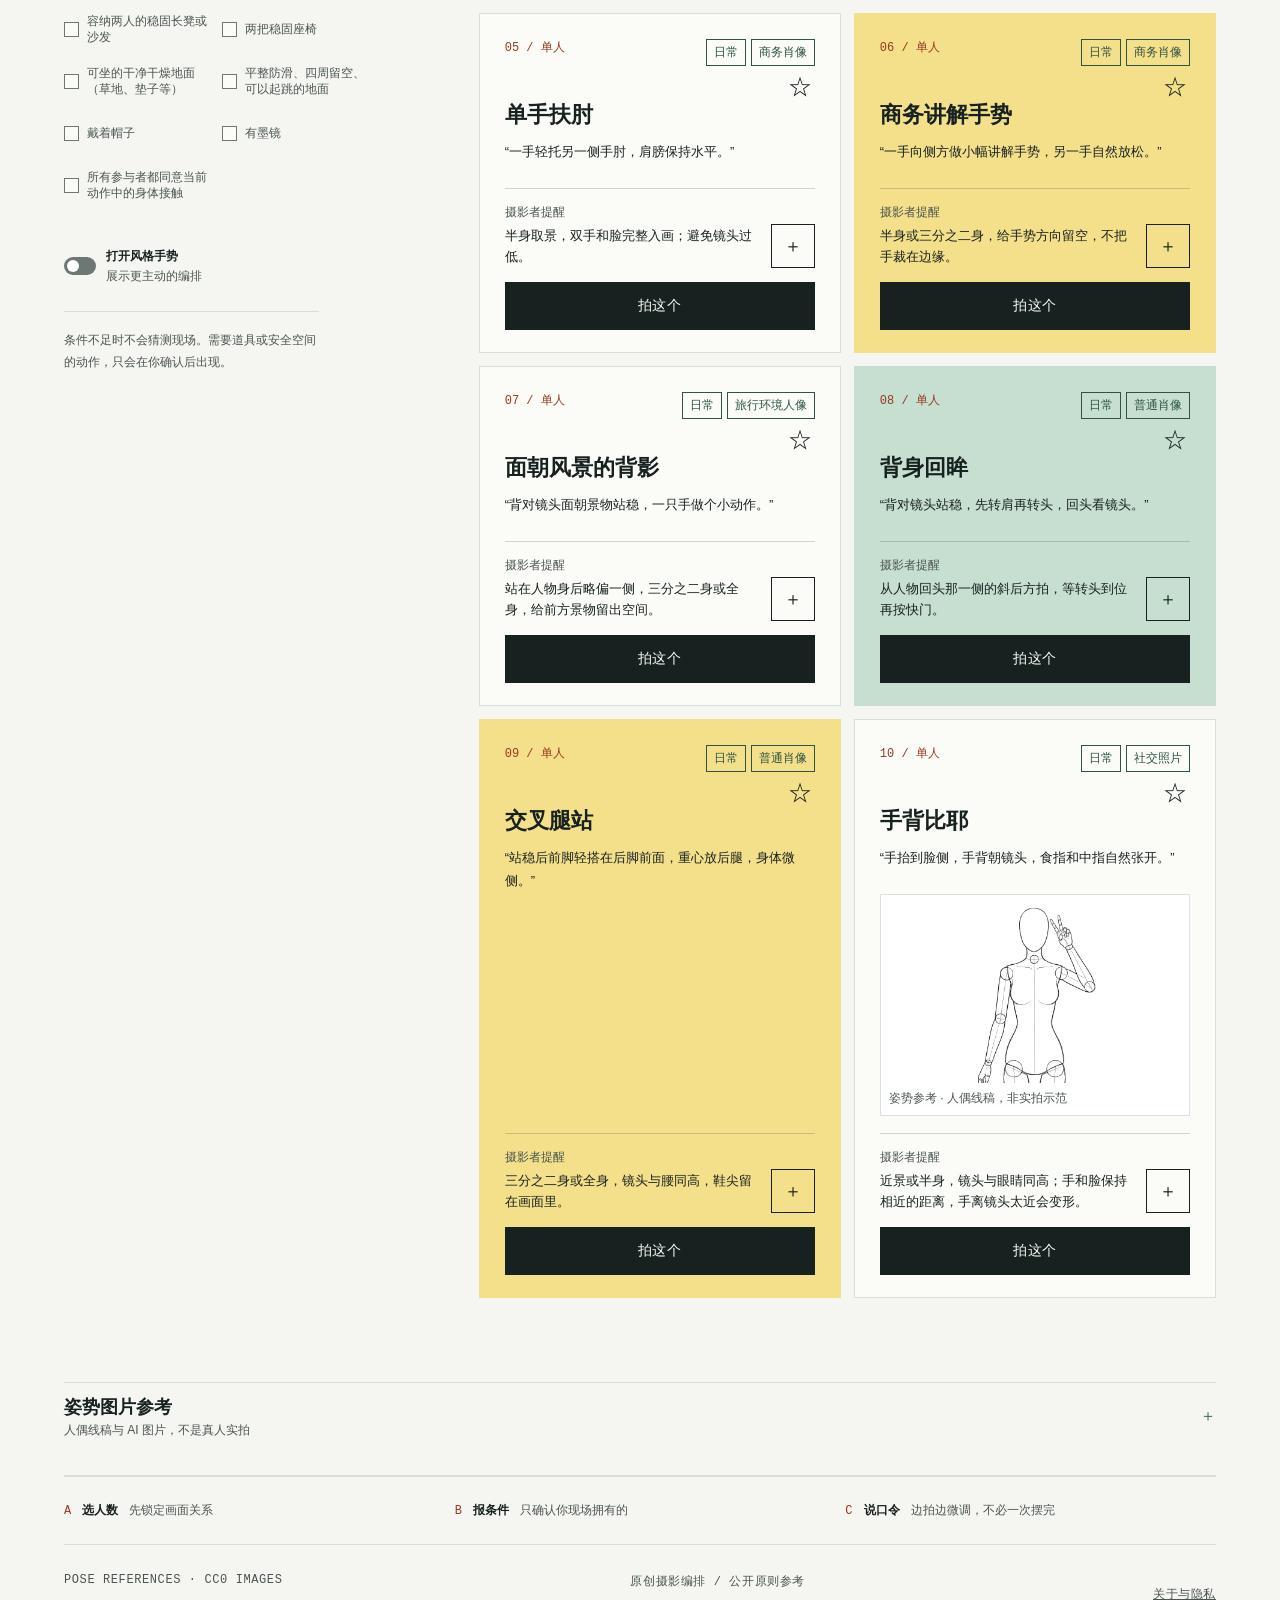
==== commit cf7b0818: "Publish about and privacy" ====
--- a/photo-pose-app/index.html
+++ b/photo-pose-app/index.html
@@ -78,6 +78,7 @@
         <div id="shoot-review-controls" class="shoot-controls shoot-review-controls" hidden>
           <button id="shoot-retake" type="button">重拍</button>
           <button id="shoot-share" type="button">分享</button>
+          <button id="shoot-compare" type="button" hidden>对比参考</button>
           <button id="shoot-save" class="shoot-save" type="button">保存到相册</button>
         </div>
         <p id="shoot-photo-meta" class="shoot-photo-meta" hidden></p>
@@ -137,6 +138,13 @@
           <label id="shoot-zoom-row" class="shoot-setting-row" hidden>变焦
             <input id="shoot-zoom" type="range" min="1" max="1" step="0.1" value="1" />
           </label>
+          <label class="shoot-setting-row">参考图透明度
+            <input id="shoot-ref-opacity" type="range" min="0.15" max="0.9" step="0.05" value="0.45" />
+          </label>
+          <label class="shoot-setting-row">参考图大小
+            <input id="shoot-ref-scale" type="range" min="0.6" max="1.4" step="0.1" value="1" />
+          </label>
+          <button id="shoot-settings-reset" type="button">恢复默认设置</button>
           <p class="shoot-settings-note">设置只保存在本机，照片仍不上传。手电和变焦是否可用取决于手机浏览器。</p>
         </section>
         <details class="shoot-guide">
@@ -147,6 +155,18 @@
         </details>
         <p class="shoot-note">照片只在本机处理，页面不会上传。参考图是人偶线稿或站位示意图，只示意姿势和站位，不用对齐。</p>
       </dialog>
+      <dialog id="about-dialog" class="about-dialog" aria-labelledby="about-title">
+        <div class="viewer-toolbar">
+          <strong id="about-title">关于与隐私</strong>
+          <button id="about-close" type="button" aria-label="关闭关于与隐私">关闭</button>
+        </div>
+        <p>这是一个现场摄影动作参考工具：按人数、场景和现场条件给出动作口令、三步、机位提醒和安全边界。</p>
+        <p>照片只在本机处理：不上传，不写照片存储；相机设置以 <code>pose-notes-camera-v1</code> 保存在本机。离线缓存可能被浏览器清除。</p>
+        <p>图片：人偶线稿来自 Shisei v0.4.1（CC0 1.0）；站位示意图为本项目原创。没有真人示范图。</p>
+        <p>限制：网页相机画质和功能弱于原生相机；iOS、微信等环境的相机能力受系统限制；现场条件和身体条件仍须自己确认。</p>
+        <p>版本：<span id="about-version">v4 · 98 条动作</span>。</p>
+      </dialog>
+
       <section class="workspace" aria-label="动作筛选与结果">
         <aside class="filters" aria-labelledby="filter-title">
           <div class="filter-heading">
@@ -268,6 +288,7 @@
     <footer class="footer">
       <span>POSE REFERENCES · CC0 IMAGES</span>
       <span>原创摄影编排 / 公开原则参考</span>
+      <button id="about-open" class="footer-link" type="button">关于与隐私</button>
     </footer>
     <script type="module" src="./app.js"></script>
   </body>
--- a/photo-pose-app/style.css
+++ b/photo-pose-app/style.css
@@ -64,6 +64,13 @@
 .gallery-card select { width: auto; max-width: 100px; height: 44px; padding: 0 25px 0 8px; appearance: auto; }
 .gallery-enlarge { min-height: 44px; min-width: 44px; padding: 0 10px; color: var(--ink); background: white; border: 1px solid var(--border-strong); font-size: 12px; white-space: nowrap; }
 .gallery-viewer { width: min(900px, calc(100vw - 32px)); max-width: none; max-height: calc(100dvh - 32px); padding: 14px; color: var(--ink); background: var(--panel); border: 1px solid var(--line); }
+.about-dialog { width: min(620px, calc(100vw - 32px)); max-width: none; max-height: calc(100dvh - 32px); padding: 18px; color: var(--ink); background: var(--panel); border: 1px solid var(--line); overflow-y: auto; }
+.about-dialog::backdrop { background: rgb(15 22 20 / 78%); }
+.about-dialog p { margin: 12px 0 0; color: var(--muted-strong); font-size: 13px; line-height: 1.8; }
+.about-dialog code { color: var(--ink); font: 12px var(--mono); }
+.about-dialog .viewer-toolbar button { min-height: 44px; min-width: 44px; padding: 0 12px; color: var(--ink); background: white; border: 1px solid var(--border-strong); }
+.footer-link { min-height: 44px; padding: 0; color: var(--muted-strong); background: transparent; border: 0; font: 12px var(--mono); letter-spacing: .05em; text-decoration: underline; }
+.footer-link:focus-visible { outline: 2px solid var(--accent-ui); outline-offset: 2px; }
 .gallery-viewer::backdrop { background: rgb(15 22 20 / 78%); }
 .viewer-toolbar, .viewer-controls { display: flex; align-items: center; justify-content: space-between; gap: 12px; }
 .viewer-toolbar { min-height: 42px; }
@@ -191,6 +198,7 @@
 .shoot-ref { position: absolute; background: rgb(255 255 255 / 92%); pointer-events: none; object-fit: contain; }
 .shoot-ref[hidden] { display: none; }
 .shoot-stage[data-ref='corner'] .shoot-ref { right: 8px; bottom: 56px; width: 28%; max-height: 38%; padding: 4px; border: 1px solid var(--ink); }
+.shoot-stage[data-compare='true'] .shoot-ref { inset: 0; width: 100%; height: 100%; padding: 8px; background: transparent; mix-blend-mode: multiply; }
 .shoot-stage[data-ref='overlay'] .shoot-ref { inset: 0; width: 100%; height: 100%; padding: 8px; background: transparent; mix-blend-mode: multiply; opacity: .45; }
 .shoot-grid { position: absolute; inset: 0; pointer-events: none; }
 .shoot-grid[hidden] { display: none; }
@@ -238,6 +246,7 @@
 .shoot-setting-row input[type='range'] { flex: 1; min-width: 120px; }
 .shoot-setting-check { display: flex; align-items: center; gap: 8px; min-height: 44px; color: var(--muted-strong); font-size: 13px; }
 .shoot-setting-check input { width: 18px; height: 18px; }
+#shoot-settings-reset { margin-top: 10px; min-height: 44px; padding: 0 14px; color: var(--ink); background: white; border: 1px solid var(--border-strong); font-size: 14px; }
 .shoot-settings-note { margin: 10px 0 0; color: var(--muted-strong); font-size: 12px; line-height: 1.6; }
 .shoot-settings button:focus-visible, .shoot-settings select:focus-visible, .shoot-settings input:focus-visible { outline: 2px solid var(--accent-ui); outline-offset: 2px; }
 .shoot-picker { margin-top: 12px; padding: 12px; background: var(--paper); border: 1px solid var(--line); }
